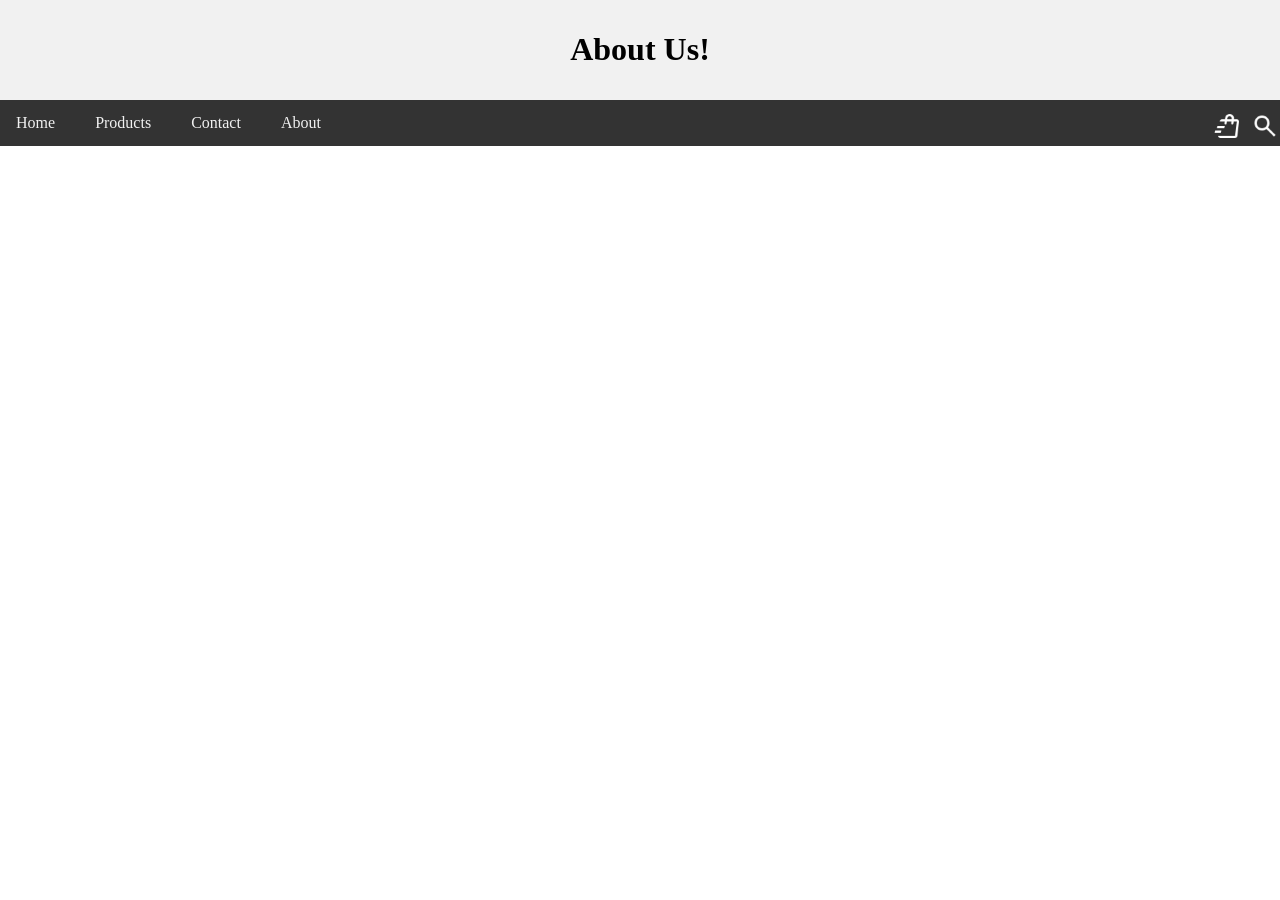
==== parfym - kopia/subpages/about.html @ 81f2a4f8 "create repository" ====
<!doctype html>
<html>

<head>
    <link rel="icon" type="image/png" href="../images/Medium-m-icon-01.png">
    <link rel="stylesheet" href="../style.css">
    <title>Maison de Parfum - About</title>

<body>
    <header>
        <h1 id="Maison"> About Us!</h1>
    </header>
    <ul class="topnav">
        <li><a href="../index.html">Home</a></li>
        <li class="dropdown">
            <a class="dropbutton"> Products </a>
            <div class=" dropdown-content">
                <a href="../subpages/herrParfym.html">Men’s Fragrance</a>
                <a href="../subpages/damParfym.html">Women’s Fragrance</a>
            </div>
        <li><a href="../subpages/contact.html">Contact</a></li>
        <li><a href="../subpages/about.html">About</a></li>
        <img src="../images/nedladdning (1).png" class="nav-logo" alt="Logo">
        <img src="../images/nedladdning.png" class="search" alt="logo">
    </ul>

  





</body>
---- parfym - kopia/style.css ----
* {
  box-sizing: border-box;
  /* Gör att padding och border räknas in i elementets totala storlek */
}

body {
  margin: 0;
  /* Tar bort standardmarginal på hela sidan */
  padding: 0;
  /* Tar bort standardpadding */
  overflow-x: hidden;
}

header {
  background-color: #f1f1f1;
  padding: 10px;
  /* Lite utrymme inuti headern */
  text-align: center;
  /* Centrerar texten horisontellt */
}

/* Style the topnav */
ul.topnav {
  display: flex;
  /* Låter listobjekten ligga horisontellt */
  list-style-type: none;
  margin: 0;
  /* Tar bort standardmarginal */
  padding: 0;
  /* Tar bort standardpadding */
  background-color: #333333;
  display: flex;
  justify-content: space-between;
  align-items: center;

}

/* Style links in topnav */
ul.topnav li a {
  display: block;
  /* Gör länkar till block så padding fungerar */
  color: #f1f1f1;
  padding: 14px 16px;
  /* Inre luft runt länkarna */
  text-decoration: none;
  transition: background-color ease 0.4s;
}

/* Change color on hover */
ul.topnav li a:hover {
  background-color: #dddddd;
  color: black;
}

.search {
  height: 30px;
  margin-top: 7px;
}

.nav-logo {
  margin-left: 867px;
  height: 30px;
  margin-top: 7px;
}

#hej {
  text-align: center;
  margin-top: -30px;
  font-size: 2.5rem;
  z-index: 10;
}

.hej.section {
  width: 100%;
  text-align: center;
  margin-top: 20px;
}

/* Style the footer */
footer {
  background-color: #f1f1f1;
  padding: 10px;

  text-align: center;
}

.hero {
  height: 60vh;
  /* 60% av höjden på viewporten */
  display: flex;
  /* Flexbox för innehåll */
  align-items: center;
  justify-content: center;
  text-align: center;
  color: #fff;
  padding: 0 20px;
  margin-bottom: 20px;
}

.hero-content h1 {
  font-size: 3rem;
  letter-spacing: 1px;
  color: #111;
}

.hero-content p {
  font-size: 1.2rem;
  /* Mindre text */
  margin: 15px 0;
  color: #111;
}

.btn {
  display: inline-block;
  padding: 12px 28px;
  background: #111;
  color: #fff;
  text-decoration: none;
  border-radius: 30px;
  /* Runda hörn */
  transition: 0.3s ease;
}

.btn:hover {
  background: #444;
}

.hero-content {
  animation: fadeIn 1.5s ease forwards;
  /* Applicerar en "fade in"-animation under 1.5 sekunder */
  opacity: 0;
}

.navicon {
  display: flex;
}

.scroll-down {
  position: absolute;
  bottom: 20px;
  left: 50%;
  transform: translateX(-50%);
  font-size: 2rem;
  color: black;
  opacity: 0.8;
}

.container {
  display: flex;
  justify-content: center;
  /* mitten */
  gap: 20px;
  margin-top: 10px;
}

/* Placera bilderna i en relativ container så att vi kan placera knappen ovanpå */
.prada,
.juan,
.armani {
  position: relative;
  /* Detta gör att vi kan positionera knappar ovanpå bilderna */
  width: 400px;
  height: 500px;
  margin-top: 67px;
}

/* Placera knappen inom varje bildcontainer */
.image-btn {
  position: absolute;
  /* Gör att knappen kan placeras relativt till föräldern */
  bottom: 20px;
  /* Placera den längst ner på bilden */
  left: 50%;
  /* Centrera knappen horisontellt */
  transform: translateX(-50%);
  /* Justera för exakt centrering */
  padding: 12px 28px;
  background: #111;
  color: #fff;
  text-decoration: none;
  border-radius: 30px;
  transition: 0.3s ease;

}

/* Knappens hover-effekt */
.image-btn:hover {
  background: #444;
}

.prada {
  background-image: url('images/bt1bannerlwebp.webp');
  background-size: cover;
  background-position: center;
  margin-left: 30px;
  color: whitesmoke;

}

.juan {
  background-image: url('images/o.8ocUak0WJ2N.jpg');
  background-size: cover;
  background-position: center;
  color: whitesmoke;

}

.armani {
  background-image: url('images/post27-860x573.webp');
  background-size: cover;
  background-position: center;
  margin-right: 30px;
  color: whitesmoke;
}

.pradat {
  margin-left: 67px;
  margin-top: 67px;
  transition: ease-in-out 5s;
}

.juant {
  margin-left: 67px;
  margin-top: 67px;
}

.armanit {
  margin-left: 105px;
  margin-top: 67px;
}

footer * {
  margin: 0;
  padding: 0;
  box-sizing: border-box;
  font-family: sans-serif;
}


body {
  margin: 0;
  padding: 0;
}

header {
  background-color: #f1f1f1;
  padding: 10px;
  text-align: center;
}

ul.topnav {
  display: flex;
  list-style-type: none;
  margin: 0;
  padding: 0;
  background-color: #333333;
}

ul.topnav li a {
  display: block;
  color: #f1f1f1;
  padding: 14px 16px;
  text-decoration: none;
}

ul.topnav li a:hover {
  background-color: #dddddd;
  color: black;
}

.search {
  height: 30px;
  margin-top: 7px;
}

.nav-logo {
  margin-left: 867px;
  height: 30px;
  margin-top: 7px;
}

#hej {
  text-align: center;
  margin-top: -30px;
  font-size: 2.5rem;
  /* Ställer in textstorlek (ca 40px) */
  z-index: 10;
  /* Visas ovanpå andra element */
}

.hej.section {
  width: 100%;
  text-align: center;
  margin-top: 20px;
}

footer {
  background-color: #f1f1f1;
  padding: 10px;
  text-align: center;
}



#Maison de Parfum {
  font-family: "Alex Brush", cursive;
  font-weight: 400;
  font-style: normal;
}

.hero {
  height: 60vh;
  display: flex;
  align-items: center;
  justify-content: center;
  text-align: center;
  color: #fff;
  padding: 0 20px;
  margin-bottom: 20px;
}

.hero-content h1 {
  font-size: 3rem;
  /* Textstorlek ca 48px */
  letter-spacing: 1px;
  color: #111;
}

.hero-content p {
  font-size: 1.2rem;
  margin: 15px 0;
  color: #111;
}

.btn {
  display: inline-block;
  /* Visas på samma rad men behåller block-egenskaper */
  padding: 12px 28px;
  background: #111;
  color: #fff;
  text-decoration: none;
  border-radius: 30px;
  transition: 0.3s ease;
}

.container {
  display: flex;
  flex-direction: row;
}

.btn:hover {
  background: #444;
}

.hero-content {
  animation: fadeIn 1.5s ease forwards;
  /* Startar en "fade-in" animation under 1,5 sek */
  opacity: 0;
  /* Startar med osynlighet */
}

@keyframes fadeIn {
  to {
    opacity: 1;
    /* Slutar synlig */
    transform: translateY(0);
    /* Flyttas tillbaka till ursprunglig position */
  }

  from {
    opacity: 0;
    /* Börjar osynlig */
    transform: translateY(30px);
    /* Flyttas 30px ner */
  }
}

.navicon {
  display: flex;
}

.scroll-down {
  position: absolute;
  bottom: 20px;
  left: 50%;
  transform: translateX(-50%);
  /* Centrerar exakt */
  font-size: 2rem;
  /* Stor text/pil */
  color: black;
  opacity: 0.8;
}

.container {
  display: flex;
  justify-content: center;
  /* mitten */
  gap: 20px;
  margin-top: 10px;
}

/* Placera bilderna i en relativ container så att vi kan placera knappen ovanpå */
.prada,
.juan,
.armani {
  position: relative;
  /* Detta gör att vi kan positionera knappar ovanpå bilderna */
  width: 100%;
  max-width: 400px;
  height: 450px;

  animation: fadeIn 6.7s ease forwards;

}

/* Placera knappen inom varje bildcontainer */
.image-btn {
  position: absolute;
  /* Gör att knappen kan placeras relativt till föräldern */
  bottom: 20px;
  /* Placera den längst ner på bilden */
  left: 50%;
  /* Centrera knappen horisontellt */
  transform: translateX(-50%);
  /* Justera för exakt centrering */
  padding: 12px 28px;
  background: #111;
  color: #fff;
  text-decoration: none;
  border-radius: 30px;
  transition: 0.3s ease;
}

/* Knappens hover-effekt */
.image-btn:hover {
  background: #444;
}

.pradat {
  margin-left: 67px;
  margin-top: 67px;
  transition: ease-in-out 10s;
}

.juant {
  margin-left: 67px;
  margin-top: 67px;
}

.armanit {
  margin-left: 105px;
  margin-top: 67px;
}

.prada,
.juan,
.armani {
  filter: brightness(0.7);
  transition: transform 0.4s ease-in-out, filter 0.4s ease-in-out;
}

.prada:hover,
.juan:hover,
.armani:hover {
  
  filter: brightness(1.1);
}
footer * {
  box-sizing: border-box;

}

.footer {
  padding-top: 50px;
  /* flyttar ALL text uppåt */
  padding-bottom: 40px;
  background-color: #fff;



}

.footer .social {
  display: flex;
  justify-content: center;
  gap: 1rem;
  list-style: none;
  padding: 2rem 0;
  margin: 0;
}

.footer .social a {
  font-size: 24px;
  color: inherit;
  /* Samma färg som föräldern */
  border: 1px solid #ccc;
  /* Lägger till en tunn ljusgrå kant runt länken */
  width: 40px;
  height: 40px;
  line-height: 38px;
  display: inline-block;
  /* Gör att länkarna ligger på samma rad men kan ha bredd & höjd */
  text-align: center;
  border-radius: 50%;
  margin: 0 8px;
  opacity: 0.75;
  /* Gör länken lite genomskinlig */
}

.footer .social a:hover {
  opacity: 0.9;
}

.footer ul {
  margin-top: 0;
  padding: 0;
  list-style: none;
  font-size: 18px;
  line-height: 1.6;
  margin-bottom: 0;
  text-align: center;

}

.footer ul a {
  color: inherit;
  text-decoration: none;
  opacity: 0.8;
}

.footer ul li {
  display: inline-block;
  /* Visas på samma rad men behåller block-egenskaper */
  padding: 0 15px;
  /* 0px vertikalt, 15px horisontellt mellan elementen */
}

.footer ul li a:hover {
  opacity: 1;
  /* Gör länken helt synlig vid hover */
}

.footer .copyright {
  margin-top: 15px;
  text-align: center;
  font-size: 13px;
  color: #aaa;
}


/* code for dropdown*/

.dropbutton {
  position: relative;
}

.dropdown-content {
  display: none;
  background-color: #333333;
  position: absolute;
  width: 88px;
  font-size: 82.5%;
  text-align: center;
}


.dropdown:hover .dropdown-content {
  display: block;

}

ul.topnav .dropdown .dropdown-content a {
  padding: 14px 10px;
}

button {
  background-color: #04AA6D;
  color: white;
  padding: 14px 20px;
  margin: 8px 0;
  border: none;
  cursor: pointer;
  width: 100%;
}

button:hover {
  opacity: 0.8;
}

.imgcontainer {
  text-align: center;
  margin: 24px 0 12px 0;
  position: relative;
}

img.avatar {
  width: 40%;
  border-radius: 50%;
}

.container {
  padding: 16px;
}

#telephone {
  margin-left: 50px;
  margin-bottom: 100px;
  animation: fadeIn 3s ease forwards;
  /* Applicerar en "fade in"-animation under 1.5 sekunder */
}

.hours {
  margin-left: 50px;
  font-size: 17px;
  animation: fadeIn 3s ease forwards;
  /* Applicerar en "fade in"-animation under 1.5 sekunder */

}

.nummer {
  margin-left: 50px;
  transition: all ease 0.2s;
  background-repeat: no-repeat;
  animation: fadeIn 4.5s ease forwards;
  /* Applicerar en "fade in"-animation under 1.5 sekunder */
  transition: all ease-out 0.2s;



}

.nummer:hover {
  scale: 0.95;
}


#emailtitle {
  margin-left: 50px;
  margin-top: 100px;
  animation: fadeIn 7s ease forwards;
  /* Applicerar en "fade in"-animation under 1.5 sekunder */

}

#email {
  margin-left: 50px;
  font-size: 17px;
  margin-bottom: 0;

  animation: fadeIn 8.5s ease forwards;
  /* Applicerar en "fade in"-animation under 1.5 sekunder */

}



.sectionförst {
  background-image: url("images/assets-cached (1).jpg");
  background-size: cover;

}




.product {
  display: flex;
  gap: 67px;
  /* mellanrum mellan korten */
  justify-content: center;
  flex-wrap: wrap;
  /* gör att de hoppar ner på ny rad om skärmen är liten */
  background-image: url("images/assets-cached (1).jpg");
  background-size: cover;
  background-repeat: no-repeat;
  width: 100%;
  opacity: 1;
  /* påverkar allt innehåll – använd försiktigt */
}

.card {
  box-shadow: 0px 4px 8px 0 rgba(0, 0, 0, 0.2);
  width: 300px;
  margin-top: 50px;
  text-align: center;
  font-family: arial;
  animation: fadeIn 1.5s ease forwards;
  /* Applicerar en "fade in"-animation under 1.5 sekunder */
  opacity: 0;
  font-family: "Maison Neue";

  animation-delay: 0.4s;

}

.card img {
  width: 100%;
  height: 200px;
  object-fit: contain;
  /*för att få hela bilden att synas inom en bestämd ruta utan att bli beskuren.*/
}

.price {
  color: black;
  font-size: 22px;
}

.info {
  font-size: 18px;
}

.card button {
  padding: 12px;
  color: white;
  background-color: #000;
  text-align: center;
  width: 100%;
  font-size: 18px;

}

.card button:hover {
  opacity: 0.7;
}

.menu {
  width: 100px;
  max-width: 100%;
  height: auto;

}

.button2 {
  border-color: #000;
  background-color: white;
  text-decoration: none;
  color: #000;
  border-width: 2px;
  font-size: 12px;
  padding: 4px 5px;
  border-style: solid;
  display: inline-block;
  box-shadow: 20px;
  border-radius: 40px;
  transition: all ease 0.2s;
}

.button2:hover {
  scale: 1.1;
}

.button3 {
  border-color: pink;
  background-color: pink;
  text-decoration: none;
  color: #000;
  border-width: 1px;
  font-size: 12px;
  padding: 4px 5px;
  border-style: solid;
  display: flex;
  align-items: center;
  border-radius: 40px;
  transition: all ease 0.3s;
}

.button3:hover {
  border-color: black;
  padding: 5px 6px;

}

.price {
  display: inline-block;
  transition: transform 0.3s ease, opacity 0.3s ease;
}

.price-animate {
  transform: translateY(-10px);
  opacity: 0;
}

.sizes {
  display: flex;
  justify-content: flex-start;
  /* vänster */
  gap: 5px;
  margin-left: 5px;
  width: 10rem;
}

.card h1,
.card h3 {
  font-size: 20px;
  overflow: hidden;
  height: 50px;
}

.title {
  height: 50px;

}

.brand {
  color: black;
  display: flex;
  margin-left: 7px;
  width: 10rem;
}

.qContainer {
  width: 5rem;
  position: absolute;
  right: 10px;
  bottom: 94.67px;

}

.qBox {
  display: flex;
  width: 5.1rem;
  justify-content: space-between;
  align-items: center;
  border: 2px black solid;
  border-radius: 12px;
  padding: 3.5px 5px;
}

.qAmount {
  font-size: 18px;

}

.qPlusBtn:hover,
.qMinusBtn:hover {
  cursor: pointer;
}
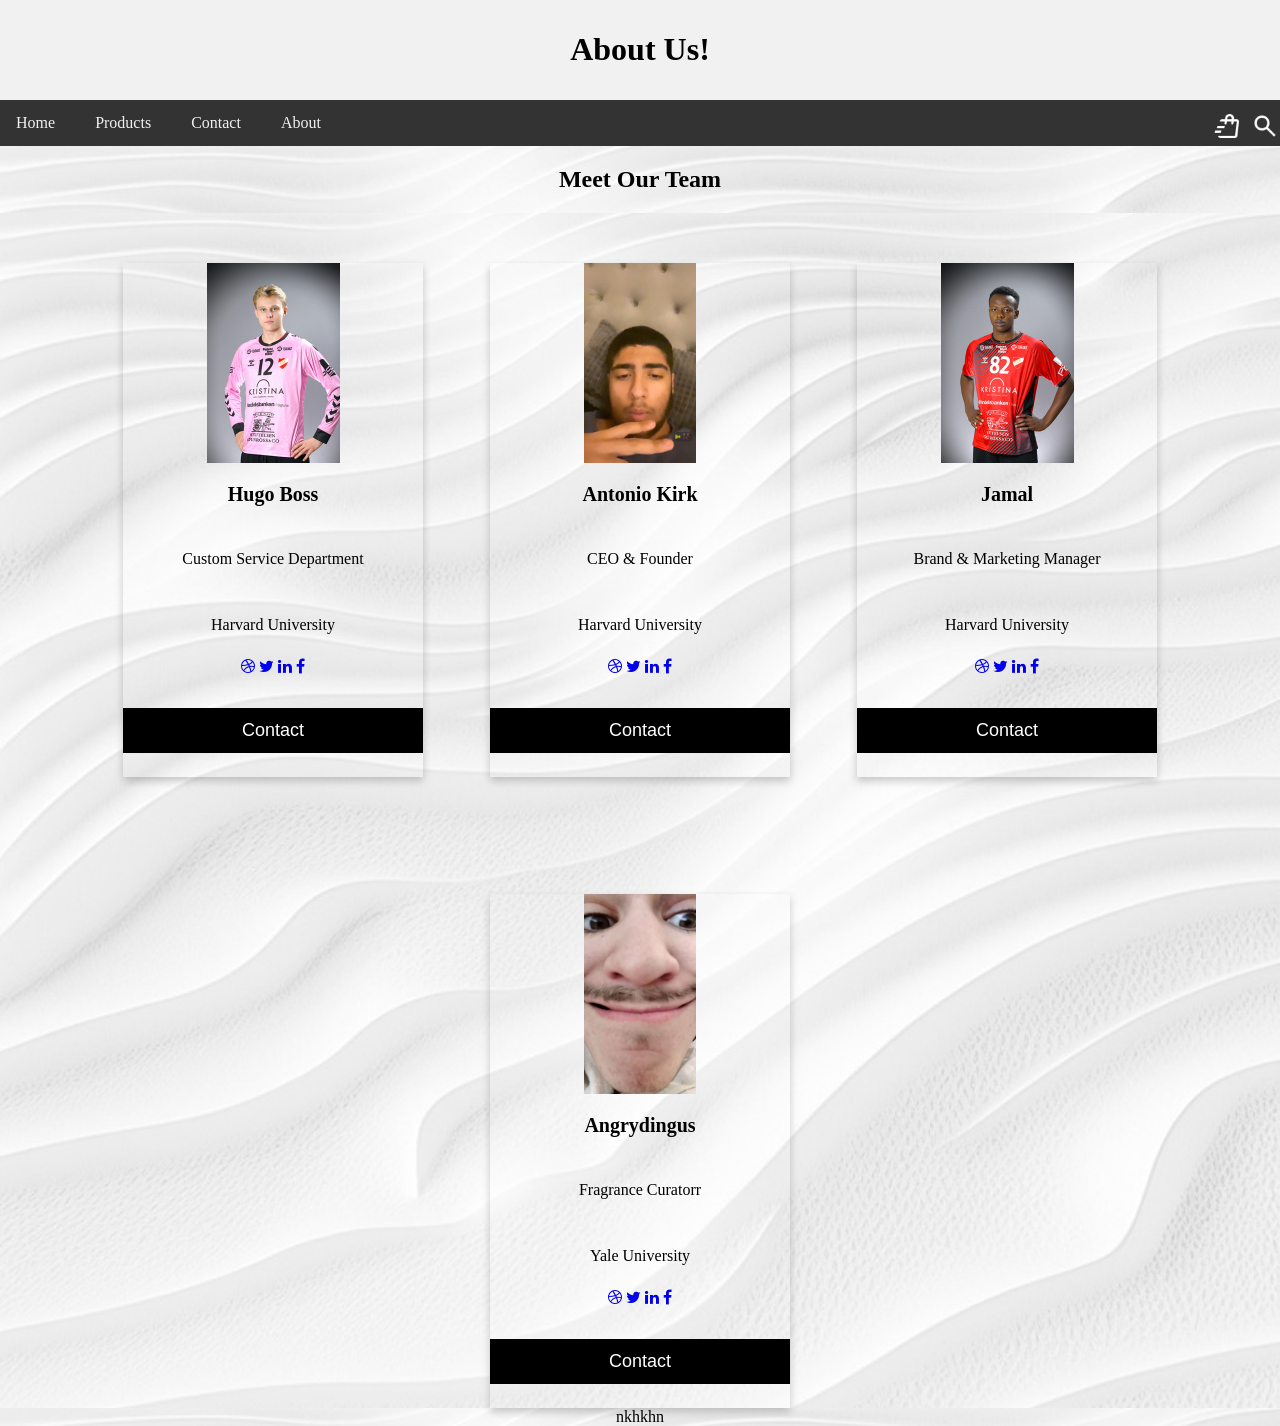
==== commit 512653cd: "Changed the name titles and made new profile cards" ====
--- a/parfym - kopia/subpages/about.html
+++ b/parfym - kopia/subpages/about.html
@@ -4,6 +4,7 @@
 <head>
     <link rel="icon" type="image/png" href="../images/Medium-m-icon-01.png">
     <link rel="stylesheet" href="../style.css">
+    <link rel="stylesheet" href="https://cdnjs.cloudflare.com/ajax/libs/font-awesome/4.7.0/css/font-awesome.min.css">
     <title>Maison de Parfum - About</title>
 
 <body>
@@ -23,10 +24,69 @@
         <img src="../images/nedladdning (1).png" class="nav-logo" alt="Logo">
         <img src="../images/nedladdning.png" class="search" alt="logo">
     </ul>
+<section class="product">
+      <h2 id="meet">Meet Our Team</h2>
+</section>
+  
+    <section class="product">
 
-  
-
-
+        <div class="card">
+            <img src="../images/hugo.jpg" alt="bild" style="width:100%">
+            <h1>Hugo Boss</h1>
+            <p class="title">Custom Service Department</p>
+            <p>Harvard University</p>
+            <div style="margin: 24px 0;">
+                <a href="#"><i class="fa fa-dribbble"></i></a>
+                <a href="#"><i class="fa fa-twitter"></i></a>
+                <a href="#"><i class="fa fa-linkedin"></i></a>
+                <a href="#"><i class="fa fa-facebook"></i></a>
+            </div>
+            <p><button>Contact</button></p>
+        </div>
+        <div class="card">
+            <img src="../bild.jpg" alt="bild" style="width:100%">
+            <h1>Antonio Kirk</h1>
+            <p class="title">CEO & Founder</p>
+            <p>Harvard University</p>
+            <div style="margin: 24px 0;">
+                <a href="#"><i class="fa fa-dribbble"></i></a>
+                <a href="#"><i class="fa fa-twitter"></i></a>
+                <a href="#"><i class="fa fa-linkedin"></i></a>
+                <a href="#"><i class="fa fa-facebook"></i></a>
+            </div>
+            <p><button>Contact</button></p>
+        </div>
+        <div class="card">
+            <img src="../images/mäktig.jpg" alt="bild" style="width:100%">
+            <h1>Jamal</h1>
+            <p class="title">Brand & Marketing Manager</p>
+            <p>Harvard University</p>
+            <div style="margin: 24px 0;">
+                <a href="#"><i class="fa fa-dribbble"></i></a>
+                <a href="#"><i class="fa fa-twitter"></i></a>
+                <a href="#"><i class="fa fa-linkedin"></i></a>
+                <a href="#"><i class="fa fa-facebook"></i></a>
+            </div>
+            <p><button>Contact</button></p>
+        </div>
+                <div class="card">
+            <img src="../Image.jpg" alt="bild" style="width:100%">
+            <h1>Angrydingus</h1>
+            <p class="title">Fragrance Curatorr</p>
+            <p>Yale University</p>
+            <div style="margin: 24px 0;">
+                <a href="#"><i class="fa fa-dribbble"></i></a>
+                <a href="#"><i class="fa fa-twitter"></i></a>
+                <a href="#"><i class="fa fa-linkedin"></i></a>
+                <a href="#"><i class="fa fa-facebook"></i></a>
+            </div>
+            <p><button>Contact</button></p>
+        </div>
+      
+    </section>
+    <section class="product">
+        nkhkhn
+    </section>
 
 
 
--- a/parfym - kopia/style.css
+++ b/parfym - kopia/style.css
@@ -462,9 +462,10 @@
 .prada:hover,
 .juan:hover,
 .armani:hover {
-  
+
   filter: brightness(1.1);
 }
+
 footer * {
   box-sizing: border-box;
 
@@ -606,14 +607,14 @@
   margin-left: 50px;
   margin-bottom: 100px;
   animation: fadeIn 3s ease forwards;
-  /* Applicerar en "fade in"-animation under 1.5 sekunder */
+
 }
 
 .hours {
   margin-left: 50px;
   font-size: 17px;
   animation: fadeIn 3s ease forwards;
-  /* Applicerar en "fade in"-animation under 1.5 sekunder */
+
 
 }
 
@@ -622,7 +623,7 @@
   transition: all ease 0.2s;
   background-repeat: no-repeat;
   animation: fadeIn 4.5s ease forwards;
-  /* Applicerar en "fade in"-animation under 1.5 sekunder */
+
   transition: all ease-out 0.2s;
 
 
@@ -638,7 +639,7 @@
   margin-left: 50px;
   margin-top: 100px;
   animation: fadeIn 7s ease forwards;
-  /* Applicerar en "fade in"-animation under 1.5 sekunder */
+
 
 }
 
@@ -648,7 +649,7 @@
   margin-bottom: 0;
 
   animation: fadeIn 8.5s ease forwards;
-  /* Applicerar en "fade in"-animation under 1.5 sekunder */
+
 
 }
 
@@ -660,13 +661,16 @@
 
 }
 
-
+#meet {
+  justify-content: center;
+  text-align: center;
+}
 
 
 .product {
   display: flex;
   gap: 67px;
-  /* mellanrum mellan korten */
+
   justify-content: center;
   flex-wrap: wrap;
   /* gör att de hoppar ner på ny rad om skärmen är liten */
@@ -675,7 +679,7 @@
   background-repeat: no-repeat;
   width: 100%;
   opacity: 1;
-  /* påverkar allt innehåll – använd försiktigt */
+
 }
 
 .card {
@@ -685,10 +689,8 @@
   text-align: center;
   font-family: arial;
   animation: fadeIn 1.5s ease forwards;
-  /* Applicerar en "fade in"-animation under 1.5 sekunder */
   opacity: 0;
   font-family: "Maison Neue";
-
   animation-delay: 0.4s;
 
 }
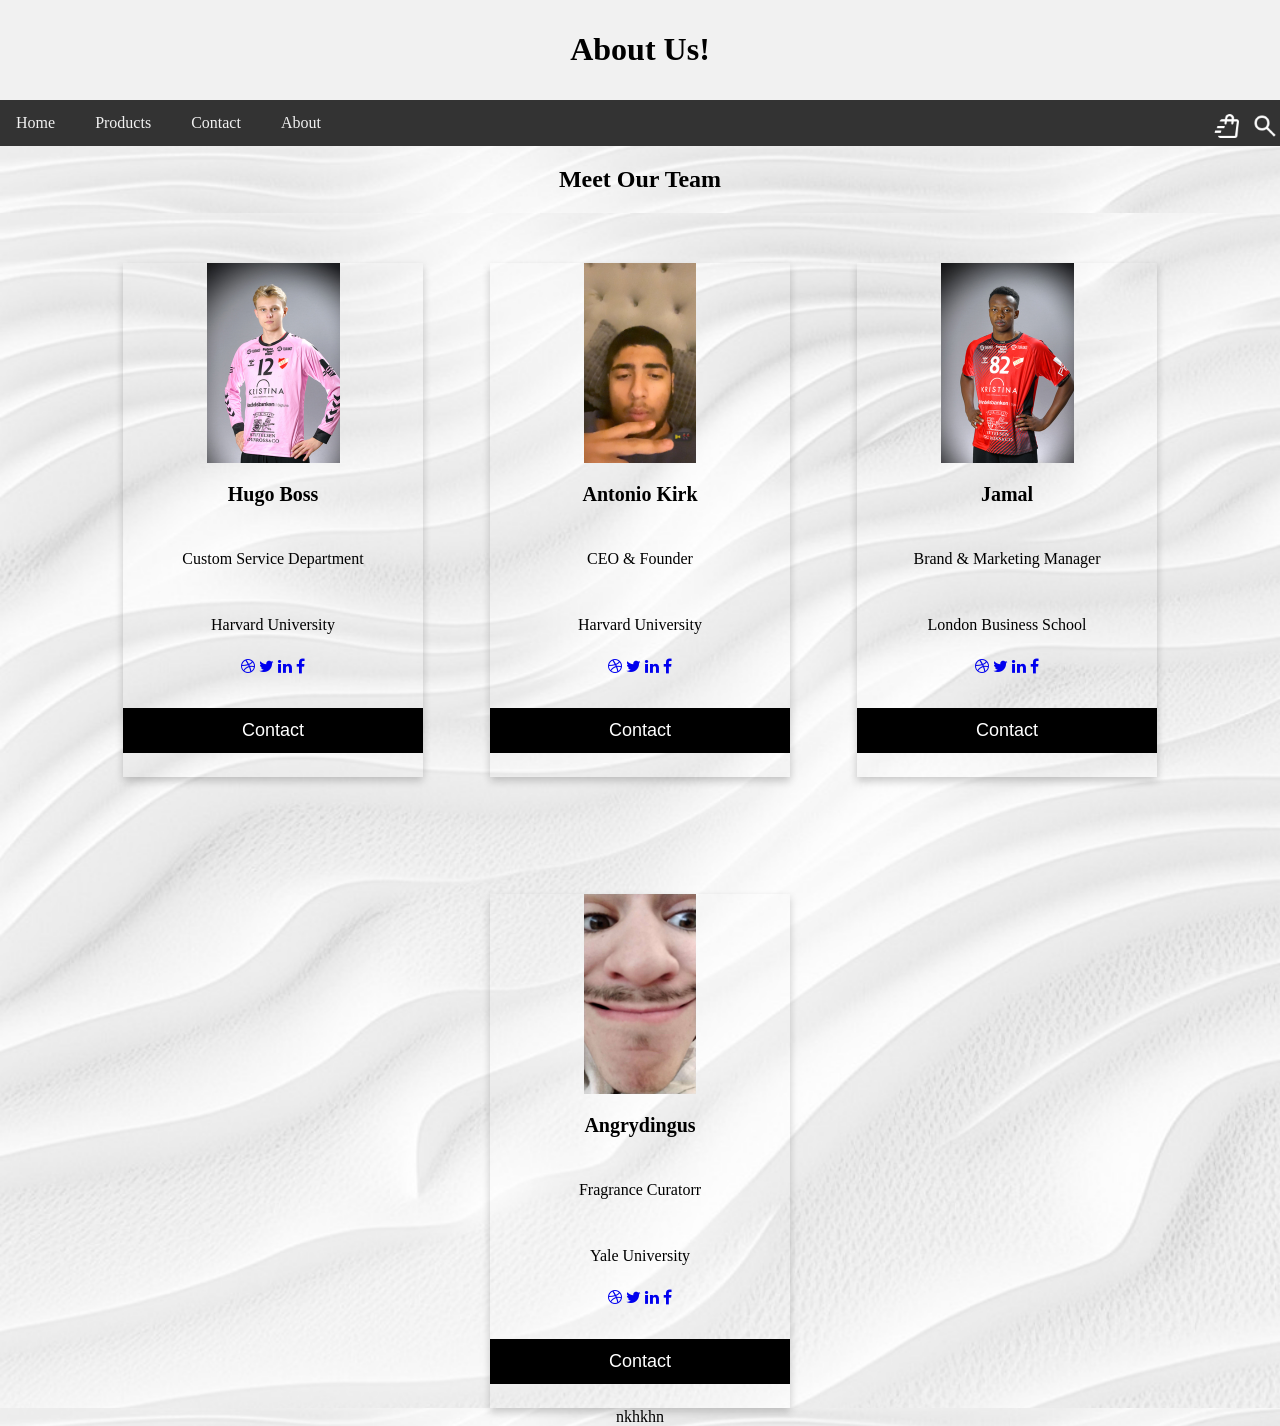
==== commit a5cb0099: "changed one paragraph in about-page" ====
--- a/parfym - kopia/subpages/about.html
+++ b/parfym - kopia/subpages/about.html
@@ -60,7 +60,7 @@
             <img src="../images/mäktig.jpg" alt="bild" style="width:100%">
             <h1>Jamal</h1>
             <p class="title">Brand & Marketing Manager</p>
-            <p>Harvard University</p>
+            <p>London Business School</p>
             <div style="margin: 24px 0;">
                 <a href="#"><i class="fa fa-dribbble"></i></a>
                 <a href="#"><i class="fa fa-twitter"></i></a>
--- a/parfym - kopia/style.css
+++ b/parfym - kopia/style.css
@@ -607,6 +607,7 @@
   margin-left: 50px;
   margin-bottom: 100px;
   animation: fadeIn 3s ease forwards;
+  width: 20rem;
 
 }
 
@@ -614,6 +615,7 @@
   margin-left: 50px;
   font-size: 17px;
   animation: fadeIn 3s ease forwards;
+  width: 20rem;
 
 
 }
@@ -623,7 +625,7 @@
   transition: all ease 0.2s;
   background-repeat: no-repeat;
   animation: fadeIn 4.5s ease forwards;
-
+width: 20rem;
   transition: all ease-out 0.2s;
 
 
@@ -653,7 +655,12 @@
 
 }
 
-
+#customer {
+  margin-left: 300px;
+  margin-top: 5rem;
+  margin: 0;
+ 
+}
 
 .sectionförst {
   background-image: url("images/assets-cached (1).jpg");
@@ -664,6 +671,7 @@
 #meet {
   justify-content: center;
   text-align: center;
+  animation: fadeIn 1.5s ease forwards;
 }
 
 
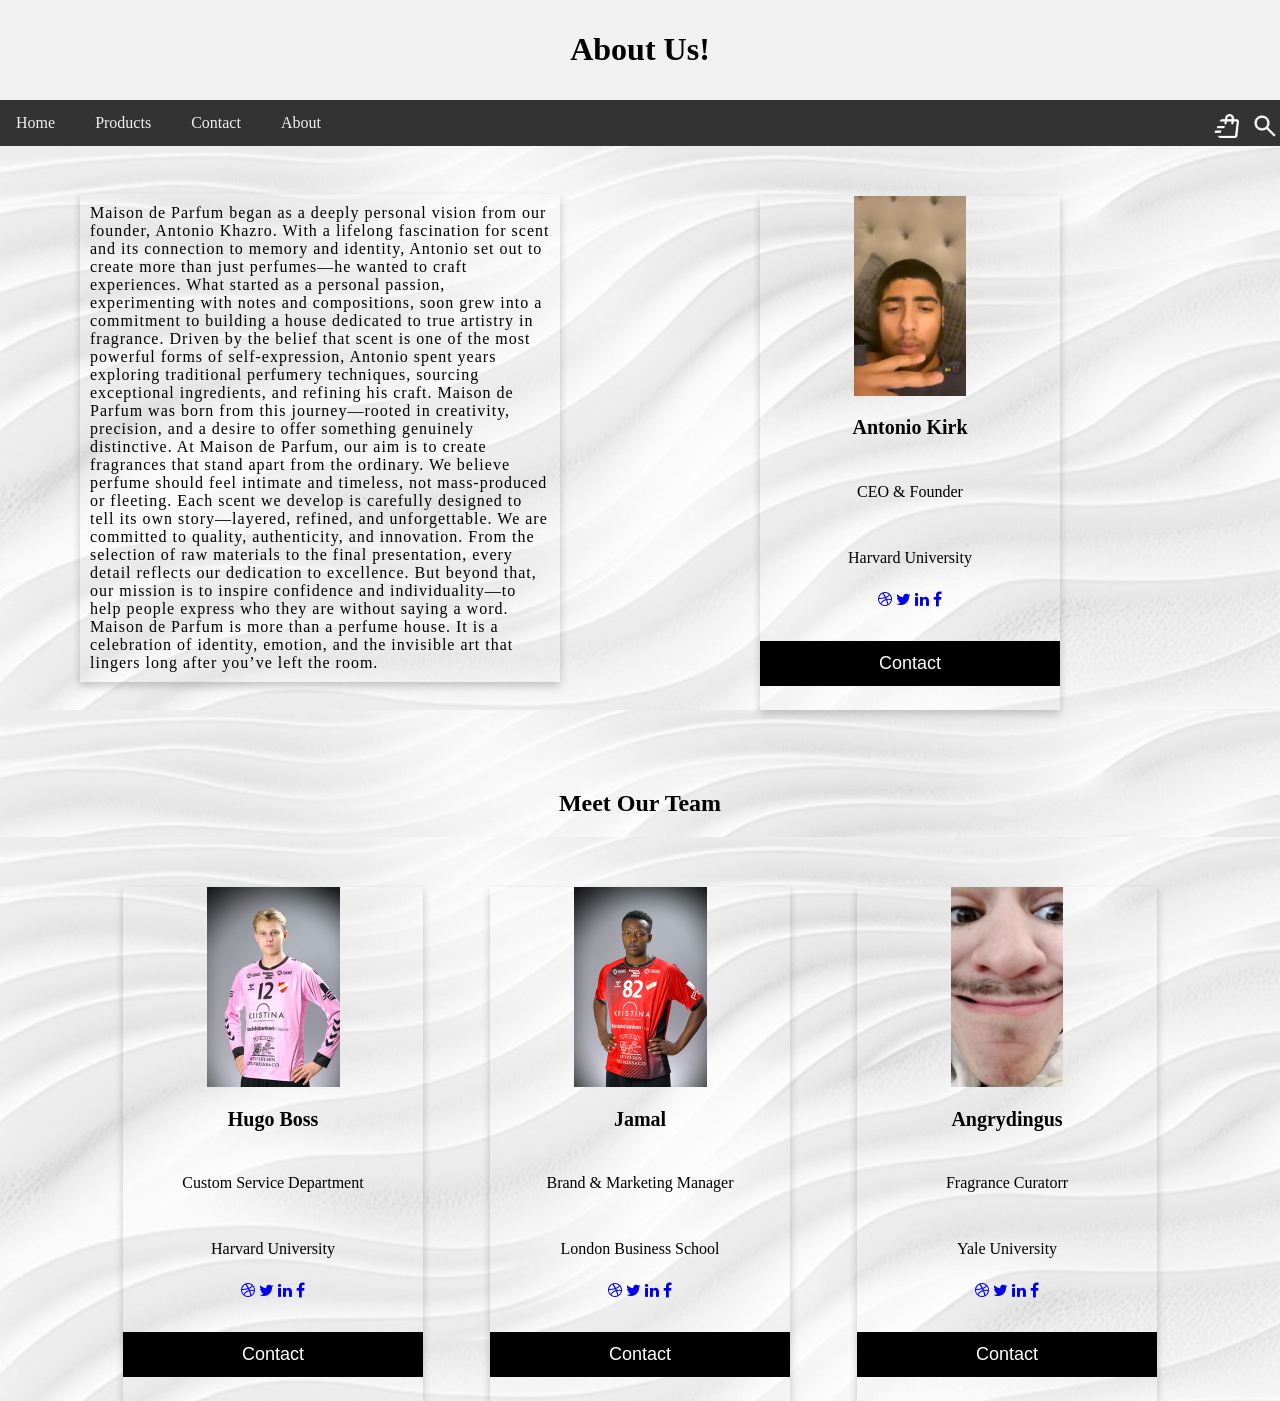
==== commit e3efaeee: "added a new text to my about page and changed the position of the cards" ====
--- a/parfym - kopia/subpages/about.html
+++ b/parfym - kopia/subpages/about.html
@@ -6,6 +6,7 @@
     <link rel="stylesheet" href="../style.css">
     <link rel="stylesheet" href="https://cdnjs.cloudflare.com/ajax/libs/font-awesome/4.7.0/css/font-awesome.min.css">
     <title>Maison de Parfum - About</title>
+      <meta name="viewport" content="width=device-width, initial-scale=1.0">
 
 <body>
     <header>
@@ -24,10 +25,41 @@
         <img src="../images/nedladdning (1).png" class="nav-logo" alt="Logo">
         <img src="../images/nedladdning.png" class="search" alt="logo">
     </ul>
-<section class="product">
+ <section class="dr">
+   <div >
+    <p id="tikki">
+
+Maison de Parfum began as a deeply personal vision from our founder, Antonio Khazro. With a lifelong fascination for scent and its connection to memory and identity, Antonio set out to create more than just perfumes—he wanted to craft experiences. What started as a personal passion, experimenting with notes and compositions, soon grew into a commitment to building a house dedicated to true artistry in fragrance.
+
+Driven by the belief that scent is one of the most powerful forms of self-expression, Antonio spent years exploring traditional perfumery techniques, sourcing exceptional ingredients, and refining his craft. Maison de Parfum was born from this journey—rooted in creativity, precision, and a desire to offer something genuinely distinctive.
+
+At Maison de Parfum, our aim is to create fragrances that stand apart from the ordinary. We believe perfume should feel intimate and timeless, not mass-produced or fleeting. Each scent we develop is carefully designed to tell its own story—layered, refined, and unforgettable.
+
+We are committed to quality, authenticity, and innovation. From the selection of raw materials to the final presentation, every detail reflects our dedication to excellence. But beyond that, our mission is to inspire confidence and individuality—to help people express who they are without saying a word.
+
+Maison de Parfum is more than a perfume house. It is a celebration of identity, emotion, and the invisible art that lingers long after you’ve left the room.
+</p>
+
+</div>
+
+    <div class="card">
+            <img src="../bild.jpg" alt="bild" style="width:100%">
+            <h1>Antonio Kirk</h1>
+            <p class="title">CEO & Founder</p>
+            <p>Harvard University</p>
+            <div style="margin: 24px 0;">
+                <a href="#"><i class="fa fa-dribbble"></i></a>
+                <a href="#"><i class="fa fa-twitter"></i></a>
+                <a href="#"><i class="fa fa-linkedin"></i></a>
+                <a href="#"><i class="fa fa-facebook"></i></a>
+            </div>
+            <p><button>Contact</button></p>
+        </div>
+</section>
+  <section class="product">
       <h2 id="meet">Meet Our Team</h2>
-</section>
-  
+  </section>
+   
     <section class="product">
 
         <div class="card">
@@ -43,19 +75,7 @@
             </div>
             <p><button>Contact</button></p>
         </div>
-        <div class="card">
-            <img src="../bild.jpg" alt="bild" style="width:100%">
-            <h1>Antonio Kirk</h1>
-            <p class="title">CEO & Founder</p>
-            <p>Harvard University</p>
-            <div style="margin: 24px 0;">
-                <a href="#"><i class="fa fa-dribbble"></i></a>
-                <a href="#"><i class="fa fa-twitter"></i></a>
-                <a href="#"><i class="fa fa-linkedin"></i></a>
-                <a href="#"><i class="fa fa-facebook"></i></a>
-            </div>
-            <p><button>Contact</button></p>
-        </div>
+        
         <div class="card">
             <img src="../images/mäktig.jpg" alt="bild" style="width:100%">
             <h1>Jamal</h1>
@@ -84,9 +104,7 @@
         </div>
       
     </section>
-    <section class="product">
-        nkhkhn
-    </section>
+
 
 
 
--- a/parfym - kopia/style.css
+++ b/parfym - kopia/style.css
@@ -608,16 +608,37 @@
   margin-bottom: 100px;
   animation: fadeIn 3s ease forwards;
   width: 20rem;
-
-}
-
+  
+
+}
+
+#tikki {
+  width: 30rem;
+  margin-left: 5rem;
+  margin-top: 3rem;
+  letter-spacing: 1px;
+  animation: fadeIn 3s ease forwards;
+  box-shadow: 0px 4px 8px 0 rgba(0, 0, 0, 0.2);
+padding: 10px;
+
+
+}
+
+#bi {
+  justify-content: center;
+  align-content: center;
+  width: 15rem;
+  margin-top: 50px;
+  margin-left: 10rem;
+    animation: fadeIn 3s ease forwards;
+    
+}
 .hours {
   margin-left: 50px;
   font-size: 17px;
   animation: fadeIn 3s ease forwards;
   width: 20rem;
-
-
+  box-shadow: 0px 4px 8px 0 rgba(0, 0, 0, 0.2);
 }
 
 .nummer {
@@ -625,11 +646,8 @@
   transition: all ease 0.2s;
   background-repeat: no-repeat;
   animation: fadeIn 4.5s ease forwards;
-width: 20rem;
+  width: 20rem;
   transition: all ease-out 0.2s;
-
-
-
 }
 
 .nummer:hover {
@@ -641,8 +659,6 @@
   margin-left: 50px;
   margin-top: 100px;
   animation: fadeIn 7s ease forwards;
-
-
 }
 
 #email {
@@ -655,16 +671,10 @@
 
 }
 
-#customer {
-  margin-left: 300px;
-  margin-top: 5rem;
-  margin: 0;
- 
-}
-
 .sectionförst {
   background-image: url("images/assets-cached (1).jpg");
   background-size: cover;
+  background-repeat: no-repeat;
 
 }
 
@@ -672,6 +682,8 @@
   justify-content: center;
   text-align: center;
   animation: fadeIn 1.5s ease forwards;
+  margin-top: 5rem;
+
 }
 
 
@@ -688,6 +700,17 @@
   width: 100%;
   opacity: 1;
 
+}
+
+
+.dr {
+    background-image: url("images/assets-cached (1).jpg");
+      background-size: cover;
+  background-repeat: no-repeat;
+    width: 100%;
+     display: flex;
+  gap: 200px;
+ 
 }
 
 .card {
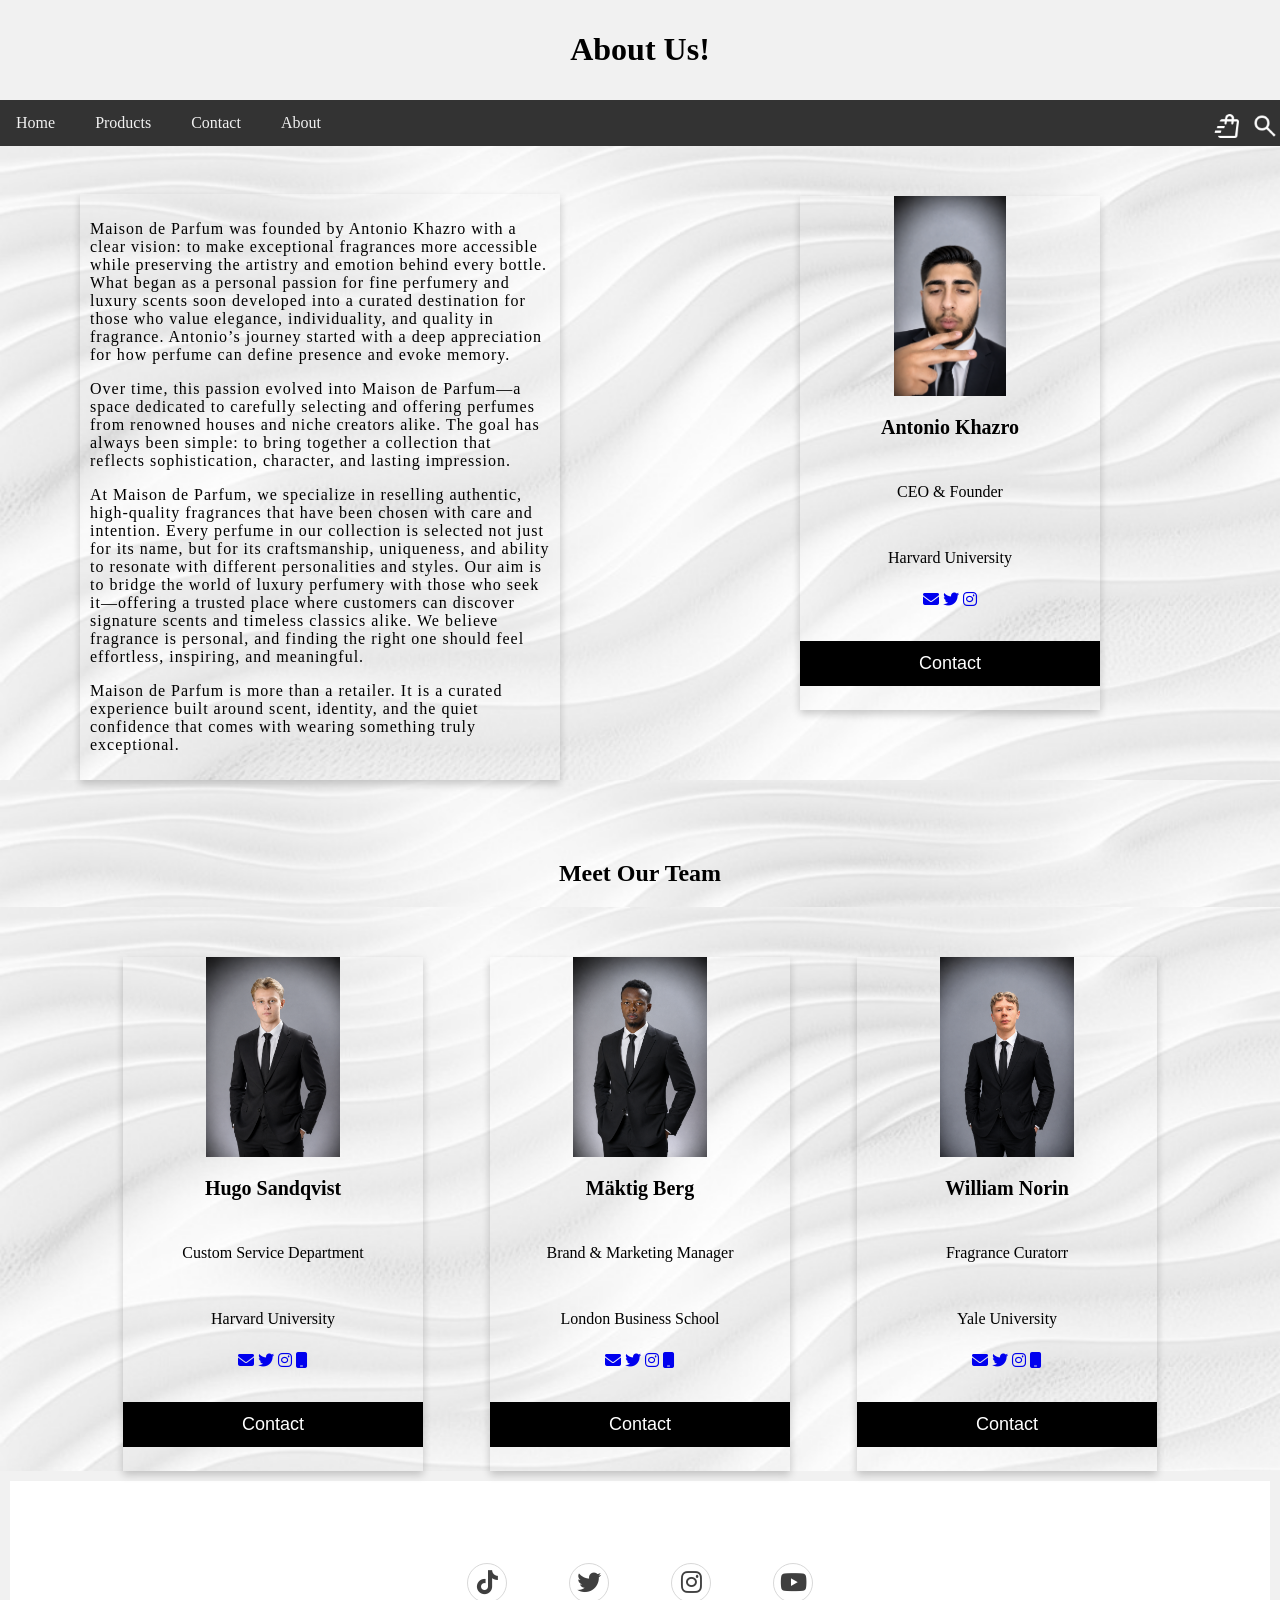
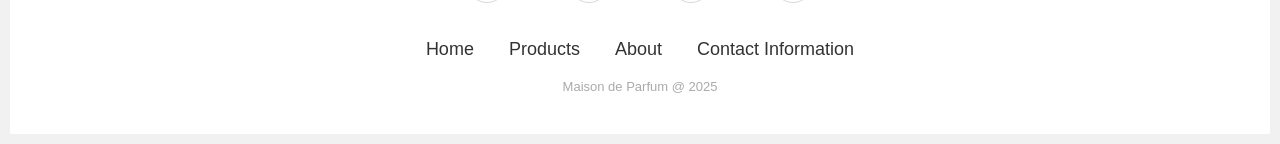
==== commit 0c9f8967: "add text and pictures" ====
--- a/parfym - kopia/subpages/about.html
+++ b/parfym - kopia/subpages/about.html
@@ -4,13 +4,15 @@
 <head>
     <link rel="icon" type="image/png" href="../images/Medium-m-icon-01.png">
     <link rel="stylesheet" href="../style.css">
-    <link rel="stylesheet" href="https://cdnjs.cloudflare.com/ajax/libs/font-awesome/4.7.0/css/font-awesome.min.css">
+
     <title>Maison de Parfum - About</title>
-      <meta name="viewport" content="width=device-width, initial-scale=1.0">
+    <meta name="viewport" content="width=device-width, initial-scale=1.0">
+    <link rel="stylesheet" href="https://cdnjs.cloudflare.com/ajax/libs/font-awesome/6.4.0/css/all.min.css">
 
 <body>
     <header>
         <h1 id="Maison"> About Us!</h1>
+
     </header>
     <ul class="topnav">
         <li><a href="../index.html">Home</a></li>
@@ -25,87 +27,122 @@
         <img src="../images/nedladdning (1).png" class="nav-logo" alt="Logo">
         <img src="../images/nedladdning.png" class="search" alt="logo">
     </ul>
- <section class="dr">
-   <div >
-    <p id="tikki">
+    <section class="dr">
+        <div id="tikki">
+            <p>
 
-Maison de Parfum began as a deeply personal vision from our founder, Antonio Khazro. With a lifelong fascination for scent and its connection to memory and identity, Antonio set out to create more than just perfumes—he wanted to craft experiences. What started as a personal passion, experimenting with notes and compositions, soon grew into a commitment to building a house dedicated to true artistry in fragrance.
+                Maison de Parfum was founded by Antonio Khazro with a clear vision: to make exceptional fragrances more
+                accessible while preserving the artistry and emotion behind every bottle. What began as a personal
+                passion for fine perfumery and luxury scents soon developed into a curated destination for those who
+                value elegance, individuality, and quality in fragrance.
 
-Driven by the belief that scent is one of the most powerful forms of self-expression, Antonio spent years exploring traditional perfumery techniques, sourcing exceptional ingredients, and refining his craft. Maison de Parfum was born from this journey—rooted in creativity, precision, and a desire to offer something genuinely distinctive.
+                Antonio’s journey started with a deep appreciation for how perfume can define presence and evoke memory.
+            </p>
+            <p> Over time, this passion evolved into Maison de Parfum—a space dedicated to carefully selecting and
+                offering perfumes from renowned houses and niche creators alike. The goal has always been simple: to
+                bring together a collection that reflects sophistication, character, and lasting impression.
+            </p>
+            <p>At Maison de Parfum, we specialize in reselling authentic, high-quality fragrances that have been chosen
+                with care and intention. Every perfume in our collection is selected not just for its name, but for its
+                craftsmanship, uniqueness, and ability to resonate with different personalities and styles.
 
-At Maison de Parfum, our aim is to create fragrances that stand apart from the ordinary. We believe perfume should feel intimate and timeless, not mass-produced or fleeting. Each scent we develop is carefully designed to tell its own story—layered, refined, and unforgettable.
+                Our aim is to bridge the world of luxury perfumery with those who seek it—offering a trusted place where
+                customers can discover signature scents and timeless classics alike. We believe fragrance is personal,
+                and finding the right one should feel effortless, inspiring, and meaningful.</p>
 
-We are committed to quality, authenticity, and innovation. From the selection of raw materials to the final presentation, every detail reflects our dedication to excellence. But beyond that, our mission is to inspire confidence and individuality—to help people express who they are without saying a word.
+            <p>Maison de Parfum is more than a retailer. It is a curated experience built around scent, identity, and
+                the quiet confidence that comes with wearing something truly exceptional.</p>
 
-Maison de Parfum is more than a perfume house. It is a celebration of identity, emotion, and the invisible art that lingers long after you’ve left the room.
-</p>
 
-</div>
+        </div>
 
-    <div class="card">
-            <img src="../bild.jpg" alt="bild" style="width:100%">
-            <h1>Antonio Kirk</h1>
+        <div class="card">
+            <img src="../images - kopia/finare-antonio.png" alt="bild" style="width:100%">
+            <h1>Antonio Khazro</h1>
             <p class="title">CEO & Founder</p>
             <p>Harvard University</p>
             <div style="margin: 24px 0;">
-                <a href="#"><i class="fa fa-dribbble"></i></a>
-                <a href="#"><i class="fa fa-twitter"></i></a>
-                <a href="#"><i class="fa fa-linkedin"></i></a>
-                <a href="#"><i class="fa fa-facebook"></i></a>
+                <a href="#"><i class="fa-solid fa-envelope"></i></a>
+                <a href="#"><i class="fa-brands fa-twitter"></i></a>
+                <a href="#"><i class="fa-brands fa-instagram"></i></a>
             </div>
             <p><button>Contact</button></p>
         </div>
-</section>
-  <section class="product">
-      <h2 id="meet">Meet Our Team</h2>
-  </section>
-   
+    </section>
     <section class="product">
+        <h2 id="meet">Meet Our Team</h2>
+    </section>
+    <div id="bim">
+        <section class="product">
 
-        <div class="card">
-            <img src="../images/hugo.jpg" alt="bild" style="width:100%">
-            <h1>Hugo Boss</h1>
-            <p class="title">Custom Service Department</p>
-            <p>Harvard University</p>
-            <div style="margin: 24px 0;">
-                <a href="#"><i class="fa fa-dribbble"></i></a>
-                <a href="#"><i class="fa fa-twitter"></i></a>
-                <a href="#"><i class="fa fa-linkedin"></i></a>
-                <a href="#"><i class="fa fa-facebook"></i></a>
+            <div class="card">
+                <img src="../images - kopia/finare-hugo.png" alt="bild" style="width:100%">
+                <h1>Hugo Sandqvist</h1>
+                <p class="title">Custom Service Department</p>
+                <p>Harvard University</p>
+                <div style="margin: 24px 0;">
+                    <a href="#"><i class="fa-solid fa-envelope"></i></a>
+                    <a href="#"><i class="fa-brands fa-twitter"></i></a>
+                    <a href="#"><i class="fa-brands fa-instagram"></i></a>
+                    <a href="#"><i class="fa-solid fa-mobile"></i></a>
+                </div>
+                <p><button>Contact</button></p>
             </div>
-            <p><button>Contact</button></p>
-        </div>
-        
-        <div class="card">
-            <img src="../images/mäktig.jpg" alt="bild" style="width:100%">
-            <h1>Jamal</h1>
-            <p class="title">Brand & Marketing Manager</p>
-            <p>London Business School</p>
-            <div style="margin: 24px 0;">
-                <a href="#"><i class="fa fa-dribbble"></i></a>
-                <a href="#"><i class="fa fa-twitter"></i></a>
-                <a href="#"><i class="fa fa-linkedin"></i></a>
-                <a href="#"><i class="fa fa-facebook"></i></a>
+
+            <div class="card">
+                <img src="../images - kopia/finare-mäktig.png" alt="bild" style="width:100%">
+                <h1>Mäktig Berg</h1>
+                <p class="title">Brand & Marketing Manager</p>
+                <p>London Business School</p>
+                <div style="margin: 24px 0;">
+                    <a href="#"><i class="fa-solid fa-envelope"></i></a>
+                    <a href="#"><i class="fa-brands fa-twitter"></i></a>
+                    <a href="#"><i class="fa-brands fa-instagram"></i></a>
+                    <a href="#"><i class="fa-solid fa-mobile"></i></a>
+                </div>
+                <p><button>Contact</button></p>
             </div>
-            <p><button>Contact</button></p>
-        </div>
-                <div class="card">
-            <img src="../Image.jpg" alt="bild" style="width:100%">
-            <h1>Angrydingus</h1>
-            <p class="title">Fragrance Curatorr</p>
-            <p>Yale University</p>
-            <div style="margin: 24px 0;">
-                <a href="#"><i class="fa fa-dribbble"></i></a>
-                <a href="#"><i class="fa fa-twitter"></i></a>
-                <a href="#"><i class="fa fa-linkedin"></i></a>
-                <a href="#"><i class="fa fa-facebook"></i></a>
+            <div class="card">
+                <img src="../images - kopia/nyawilliam.png" alt="bild" style="width:100%">
+                <h1>William Norin</h1>
+                <p class="title">Fragrance Curatorr</p>
+                <p>Yale University</p>
+                <div style="margin: 24px 0;">
+                    <a href="#"><i class="fa-solid fa-envelope"></i></a>
+                    <a href="#"><i class="fa-brands fa-twitter"></i></a>
+                    <a href="#"><i class="fa-brands fa-instagram"></i></a>
+                    <a href="#"><i class="fa-solid fa-mobile"></i></a>
+                </div>
+                <p><button>Contact</button></p>
             </div>
-            <p><button>Contact</button></p>
-        </div>
-      
-    </section>
+
+        </section>
+    </div>
+    <footer>
+        <section class="footer">
+
+            <ul class="social">
+                <li><a href="https://www.tiktok.com/@maisondeparfum.store"><i class="fa-brands fa-tiktok"></i></a></li>
+                <li><a href="https://x.com/mdpindofficial"><i class="fa-brands fa-twitter"></i></a></li>
+                <li><a href="https://www.instagram.com/maisondeparfum.official/"><i
+                            class="fa-brands fa-instagram"></i></a></li>
+                <li><a href="#"><i class="fa-brands fa-youtube"></i></a></li>
+            </ul>
+            <ul class="list">
+                <li><a href="../index.html">Home</a></li>
+                <li><a href="../index.html">Products</a></li>
+                <li><a href="../subpages/about.html">About</a></li>
+                <li><a href="../subpages/contact.html">Contact Information</a></li>
+
+            </ul>
+            <p class="copyright">
+                Maison de Parfum @ 2025
+            </p>
+        </section>
 
 
+        </div>
+    </footer>
 
 
 </body>
--- a/parfym - kopia/style.css
+++ b/parfym - kopia/style.css
@@ -119,6 +119,7 @@
   border-radius: 30px;
   /* Runda hörn */
   transition: 0.3s ease;
+  cursor: pointer;
 }
 
 .btn:hover {
@@ -510,6 +511,7 @@
 
 .footer .social a:hover {
   opacity: 0.9;
+
 }
 
 .footer ul {
@@ -549,7 +551,7 @@
 }
 
 
-/* code for dropdown*/
+
 
 .dropbutton {
   position: relative;
@@ -608,7 +610,7 @@
   margin-bottom: 100px;
   animation: fadeIn 3s ease forwards;
   width: 20rem;
-  
+
 
 }
 
@@ -619,9 +621,15 @@
   letter-spacing: 1px;
   animation: fadeIn 3s ease forwards;
   box-shadow: 0px 4px 8px 0 rgba(0, 0, 0, 0.2);
-padding: 10px;
-
-
+  padding: 10px;
+
+
+}
+
+#bim {
+    animation: fadeIn 6.7s ease forwards;
+    animation-delay: 8;
+ 
 }
 
 #bi {
@@ -630,9 +638,10 @@
   width: 15rem;
   margin-top: 50px;
   margin-left: 10rem;
-    animation: fadeIn 3s ease forwards;
-    
-}
+  animation: fadeIn 3s ease forwards;
+
+}
+
 .hours {
   margin-left: 50px;
   font-size: 17px;
@@ -704,13 +713,17 @@
 
 
 .dr {
-    background-image: url("images/assets-cached (1).jpg");
-      background-size: cover;
+  background-image: url("images/assets-cached (1).jpg");
+  background-size: cover;
   background-repeat: no-repeat;
-    width: 100%;
-     display: flex;
+  width: 100%;
+  display: flex;
   gap: 200px;
+  display: flex;
+  gap: 15rem;
+  align-items: flex-start;
  
+
 }
 
 .card {
@@ -776,6 +789,7 @@
   box-shadow: 20px;
   border-radius: 40px;
   transition: all ease 0.2s;
+  cursor: pointer;
 }
 
 .button2:hover {
@@ -795,6 +809,7 @@
   align-items: center;
   border-radius: 40px;
   transition: all ease 0.3s;
+  cursor: pointer;
 }
 
 .button3:hover {
